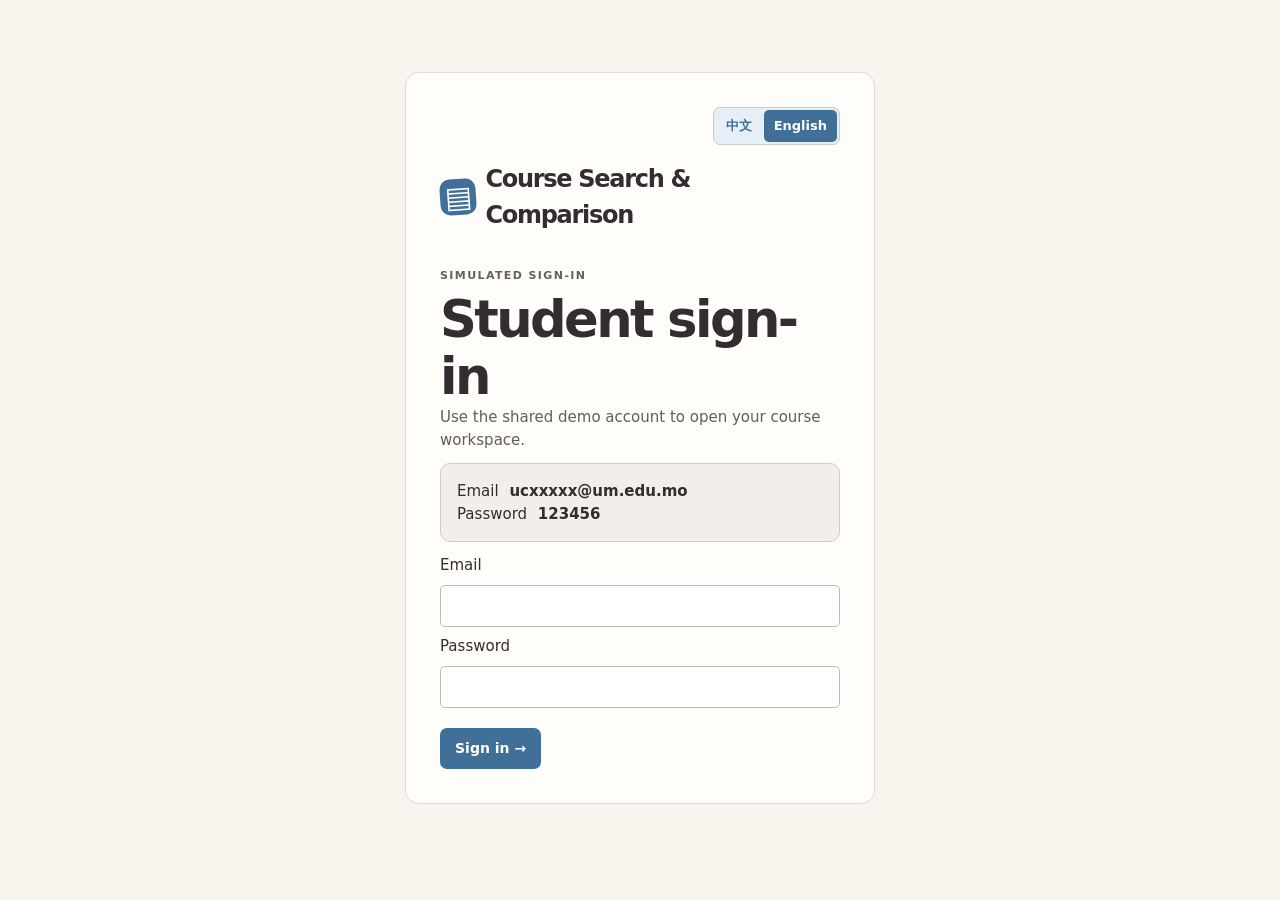
==== index.html @ c4d2261d "Promote approved blue theme and multicolor timetable to production" ====
<!doctype html><html lang="en"><head><meta charset="UTF-8"><meta name="viewport" content="width=device-width,initial-scale=1"><meta name="theme-color" content="#406f98"><title>Course Search &amp; Comparison | Course workspace</title>  <script type="module" crossorigin src="./assets/index-B05kQsO7.js"></script>
  <link rel="stylesheet" crossorigin href="./assets/index-BJZXkLce.css">
</head><body style="margin:0"><div id="root"></div></body></html>
---- assets/index-BJZXkLce.css ----
*{box-sizing:border-box}body{font:15px/1.5 Segoe UI,Arial,sans-serif;color:#322e2a;background:#faf6f2}button,input,select{font:inherit}button,select{cursor:pointer}button,a,input,select{outline-offset:4px}button{color:inherit;border:0;background:transparent;font-weight:600}a,.link{color:#534f4b;font-weight:650}.link{padding:8px 0}.bar,main{max-width:1250px;margin:auto;padding:0 44px}header{background:#fff;border-bottom:1px solid #dedad6}.bar,.brand,.user,nav,.cardTop,.actions,.resultHead,.title,.context,.panelHead,.shortlist li,footer{display:flex;align-items:center;justify-content:space-between;gap:12px}.bar{height:76px}.brand{font-size:24px;letter-spacing:-1.3px;font-weight:750;gap:10px}.brand i,.user i{display:grid;place-items:center;font-style:normal}.brand i{width:36px;height:36px;background:#4b4743;color:#fff9dc;border-radius:10px;font-size:29px;line-height:1;transform:rotate(-4deg)}nav{height:100%;gap:24px;margin-right:auto;margin-left:38px}nav button{height:100%;border-bottom:3px solid transparent;color:#696561}nav .here{border-color:#5b5753;color:#403c38}.user{font-size:13px}.user i{background:#ebe7e3;border:1px solid #d4d0cc;width:34px;height:34px;border-radius:50%;font-weight:700}.context{margin:25px 0 32px;color:#706c68;font-size:13px}select{padding:8px;border:1px solid #d3cfcb;border-radius:6px;background:#fff;color:#393531;max-width:100%}.context select{margin-left:6px}.title{justify-content:flex-start;align-items:flex-end;gap:18px}.title .tag{margin-bottom:8px}small{display:block;color:#65615d;font-size:11px;letter-spacing:1.4px;font-weight:750}.tag,.code,em{display:inline-block;font-style:normal;font-size:12px;font-weight:650;border-radius:5px;letter-spacing:.3px}.tag{padding:4px 9px;border:1px solid #d8d4d0;background:#f3efeb;color:#534f4b}.code{background:#f1ede9;color:#4c4844;padding:3px 8px;font-family:Consolas,monospace;font-size:13px}h1,h2,h3,p{margin:0}h1{font-size:clamp(36px,4vw,53px);letter-spacing:-2.6px;line-height:1.13;margin-top:6px;font-weight:640}h2{font-size:22px;letter-spacing:-.7px;line-height:1.25}h3{font-size:18px;line-height:1.35;margin:5px 0 10px}p{color:#625e5a}.intro{margin:12px 0 23px}.findLayout,.scheduleLayout{display:grid;gap:26px;grid-template-columns:minmax(0,1fr) 284px;align-items:start}.rail,.card,.panel,.tray,.compareScroll{border:1px solid #dfdbd7;border-radius:14px;background:#fff}.rail{margin-top:57px;padding:23px;background:#f4f0ec}.rail h2{margin:7px 0 12px}.rail p{margin-bottom:20px}.rail .primary{width:100%;display:flex;justify-content:space-between}.rail .subtle{font-size:12px;margin:12px 0 0}.railArt{height:78px;position:relative;overflow:hidden}.sheet{position:absolute;left:12px;top:8px;width:55px;height:55px;border:1.6px solid #686460;border-radius:7px;background:#dad6d2;transform:rotate(-12deg)}.sheet.front{left:29px;top:13px;background:#fefaf6;transform:rotate(8deg);padding:10px}.sheet i{display:block;height:3px;margin:5px 0;background:#9b9793}.sheet i:last-child{width:55%}.search{display:flex;align-items:center;gap:12px;border:1.5px solid #b1ada9;border-radius:10px;padding:10px 15px;background:#fff;height:53px}.search span{font-size:27px}.search input{border:none;width:100%;outline:none;color:#393531}.search:focus-within{outline:2px solid #736f6b}.resultHead{margin:26px 0 13px}.resultHead h2{font-size:18px}.resultHead span,.muted,.subtle{font-size:13px;color:#706c68}em{padding:1px 7px;background:#eeeae6;margin-left:4px}.card{padding:20px 23px;margin-bottom:12px}.card h2{margin:9px 0 6px}.summary{display:-webkit-box;-webkit-line-clamp:2;-webkit-box-orient:vertical;overflow:hidden}.actions{margin-top:17px}.outline,.saved,.primary,.mode button{border-radius:7px;padding:8px 13px;font-size:14px}.outline,.saved{border:1px solid #c9c5c1;background:#fff}.primary,.saved{background:#4a4642;color:#fff}.primary:hover,.saved:hover{background:#37332f}.outline:hover,.link:hover{background:#f6f2ee}.primary{padding:10px 15px}.details{margin-top:16px;padding-top:18px;border-top:1px solid #dfdbd7}.details p,.sectionItem p{margin:6px 0}.details small,.tray small,table small{letter-spacing:.4px}dl{display:grid;grid-template-columns:repeat(3,1fr);gap:12px}dt{color:#736f6b;font-size:12px}dd{margin:2px 0}.sectionItem{border:1px solid #dfdbd7;border-radius:9px;background:#fffbf7;padding:13px;margin-top:12px}.meetings{padding:0;list-style:none;font-size:13px}.meetings li{margin:4px 0}.meetings b{color:#524e4a}hr{border:0;border-top:1px solid #dedad6;margin:18px 0}.shortlist{padding:0;list-style:none}.shortlist li{border-bottom:1px solid #d7d3cf;padding:6px 0}.mode{display:flex;gap:3px;background:#ece8e4;padding:4px;border-radius:9px;width:fit-content;margin:22px 0}.mode .active{background:#fff;box-shadow:0 1px 3px #20473222}.compareScroll,.calendarScroll{overflow-x:auto}.compareScroll{margin:15px 0 22px}table{border-collapse:collapse;width:100%}th,td{text-align:left;vertical-align:top;padding:17px;min-width:220px;border:1px solid #e4e0dc}th:first-child{min-width:150px;background:#f7f3ef}table small{margin-top:6px}th h3{margin:10px 0}.calendar,.tray{padding:18px}.panelHead{margin-bottom:12px}.legend{display:flex;flex-wrap:wrap;gap:14px;font-size:12px;margin-bottom:14px}.legend span:nth-child(2){color:#216378}.legend span:nth-child(3){color:#a52b33}.grid{min-width:490px;display:grid;grid-template-columns:46px repeat(5,minmax(0,1fr));font-size:12px}.grid>strong{text-align:center;color:#686460;padding:7px 0}.day,.axis{position:relative;height:calc(var(--hours)*62px)}.day{border-left:1px solid #e2deda;background:repeating-linear-gradient(to bottom,#e5e1dd 0 1px,transparent 1px 62px)}.axis span{height:62px;display:block;font-size:11px}.block{position:absolute;left:2%;width:96%;border-radius:5px;padding:2px 4px;display:flex;flex-direction:column;line-height:1.2;font-size:10px;overflow:hidden;animation:appear .2s ease-out}.block b,.block span{position:relative}.existing{background:#e5e1dd;border-left:3px solid #797571}.added{background:#e4e0dc;border-left:3px solid #635f5b}.preview{color:#174e61;background:#dfedf2;border:1px dashed #357c8f}.split{width:48%}.right{left:51%}.redZone{position:absolute;left:0;right:0;background:repeating-linear-gradient(135deg,#f9c2c1 0 4px,#f9d4ce 4px 8px)}.coursePick{display:flex;align-items:center;gap:9px;margin:0 0 15px}.coursePick select{min-width:0}.scheduleLayout{grid-template-columns:minmax(0,1fr) 310px}.tray>p{font-size:13px;margin:8px 0}.tray h2{margin-top:6px}.selected{border-color:#817d79}.feedback,.note{background:#f2eeea;border:1px solid #cfcbc7;padding:16px;border-radius:10px;margin:12px 0;animation:appear .2s}.feedback p{margin:6px 0 12px}.warning{background:#fff4ef;border-color:#e9b8aa}.warning h3{color:#963536}.empty{padding:24px}.empty p{margin:8px 0 16px}footer{padding:25px 0;border-top:1px solid #dfdbd7;margin-top:35px;color:#75716d;font-size:13px}.login{max-width:470px;padding:34px;margin:8vh auto;background:#fff;border:1px solid #dfdbd7;border-radius:14px}.login .brand{justify-content:flex-start;margin-bottom:35px}.login label,.login input{display:block;width:100%;margin:8px 0}.login input{padding:9px;border:1px solid #bebab6;border-radius:5px}.login .primary{margin-top:12px}.note b{padding-left:6px}@keyframes appear{0%{opacity:.35;transform:translateY(2px)}to{opacity:1;transform:none}}@media(prefers-reduced-motion:reduce){*,*:before,*:after{animation:none!important;transition:none!important;scroll-behavior:auto!important}}@media(max-width:800px){.bar,main{padding-left:17px;padding-right:17px}.bar{flex-wrap:wrap;height:auto;padding-top:10px;gap:5px}.brand{font-size:21px}nav{order:3;width:100%;margin:0;justify-content:flex-start;gap:14px}nav button{padding:10px 0}.user span{display:none}.context{margin:15px 0 19px}.context>span{display:none}.context{justify-content:flex-end}.findLayout,.scheduleLayout{display:flex;flex-direction:column;gap:14px}.findLayout>*,.scheduleLayout>*{width:100%;min-width:0}.rail{margin:0}.intro{margin:9px 0 15px}.card{padding:16px}.resultHead{margin-top:18px}.resultHead span{font-size:11px}.tray{order:-1}.tray .sectionItem{margin-top:8px}.calendar{padding:12px;scroll-margin-top:12px}.grid{min-width:0;grid-template-columns:35px repeat(5,minmax(0,1fr))}.block{overflow-wrap:anywhere;font-size:9px}.split{width:48%;padding:1px}.calendar .legend{gap:8px}.coursePick{align-items:flex-start}.coursePick select{width:85%}th,td{min-width:190px;padding:12px}th:first-child{min-width:100px}dl{grid-template-columns:1fr 1fr}.title .tag{white-space:nowrap}.title{gap:9px}.login{margin:18px}.railArt{display:none}}.studyPlan{border-top:1px solid #d4d0cc;margin-top:16px;padding-top:12px}.studyPlan summary{font-weight:650;cursor:pointer}.studyPlan p{margin:10px 0}.studyPlan ul{font-size:13px;padding-left:17px}.studyPlan li+li{margin-top:5px}@media(max-width:900px){.user span{display:none}.brand{font-size:19px}.bar nav{margin-left:0}}.filters{display:flex;flex-wrap:wrap;gap:6px;margin-top:12px}.filters button{border:1px solid #d5d1cd;border-radius:20px;padding:5px 12px;font-size:13px;background:#fff}.filters button[aria-pressed=true]{background:#4a4642;color:#fff;border-color:#4a4642}.offeringNote{white-space:pre-line;font-size:13px}.scrollHint{display:none}@media(max-width:800px){.search input,.login input,select{font-size:16px}.outline,.link,.mode button,.filters button,.coursePick select,.primary{min-height:44px}.scrollHint{display:block;font-size:12px;margin:4px 0 8px}.calendarScroll,.compareScroll{overscroll-behavior-x:contain}.grid{min-width:600px;grid-template-columns:44px repeat(5,minmax(0,1fr))}.block{font-size:11px}.axis{position:sticky;left:0;z-index:1;background:#fff}.feedback button{margin-top:4px}.user button{font-size:13px}.coursePick select{max-width:calc(100% - 58px)}}@media(max-width:400px){.bar .brand{font-size:17px;letter-spacing:-.7px}.user{gap:5px}.brand{gap:6px}.brand i{width:28px;height:28px}}.card .code,th .code{font-size:clamp(22px,2vw,28px);font-weight:750;line-height:1.2;background:transparent;padding:0;letter-spacing:-.04em}.card h2,th h3{font-size:18px;font-weight:600}.block .blockCode{font:750 14px/1.05 Consolas,monospace;letter-spacing:-.04em}.blockTitle{font-size:10px;overflow:hidden;text-overflow:ellipsis;white-space:nowrap}.split .blockTitle{display:none}button{transition:transform .16s cubic-bezier(.2,.8,.3,1),background-color .16s,box-shadow .16s}button:active{transform:scale(.95);box-shadow:inset 0 0 0 2px #46705c33}.go{flex:none;background:#4c4844;color:#fff;border-radius:8px;width:38px;height:36px;font-size:21px}.language{border:1px solid #cecac6;border-radius:7px;padding:5px 9px;font-size:13px}.login>.language{float:right}.dropBlocked{outline:2px solid #b03e3e}.dropReady{outline:2px solid #76726e}.dropMessage{padding:8px 12px;border-radius:8px;margin:8px 0;background:#f1ede9;font-weight:650}.dropBlocked .dropMessage{background:#fae1dc;color:#86272c}.dropBlocked .redZone{animation:conflictGlow .7s ease-out infinite alternate}@keyframes conflictGlow{0%{box-shadow:inset 0 0 0 1px #a42f37}to{box-shadow:inset 0 0 0 3px #ba494e}}@media(max-width:800px){.calendar .grid{min-width:665px}.bar .user{margin-left:auto}.user i{display:none}.card .code{font-size:23px}.card h2{font-size:17px}}.creditPanel{border:1px solid #d8d4d0;border-radius:12px;background:#fff;margin:18px 0;padding:15px 19px;display:grid;grid-template-columns:minmax(180px,1fr) minmax(180px,1fr);gap:5px 26px}.creditHead,.creditTotal{display:flex;gap:10px;align-items:baseline}.creditHead h2{font-size:19px}.creditHead span,.creditMeta,.creditRows small{color:#686460;font-size:13px;letter-spacing:0;font-weight:400}.creditTotal{justify-content:flex-end}.creditTotal b{font-size:21px;color:#4a4642}.creditPanel progress{width:100%;height:9px;border:0;border-radius:8px;background:#eae6e2;appearance:none;align-self:center}.creditPanel progress::-webkit-progress-bar{background:#eae6e2;border-radius:8px}.creditPanel progress::-webkit-progress-value{background:#625e5a;border-radius:8px}.creditPanel progress::-moz-progress-bar{background:#625e5a;border-radius:8px}.creditMeta{text-align:right}.creditPanel .studyPlan{grid-column:1/-1;margin:3px 0 0;padding-top:7px}.creditRows{display:grid;grid-template-columns:repeat(auto-fit,minmax(180px,1fr));gap:12px;margin-top:12px}.creditRows>div{display:grid;gap:4px;border:1px solid #e5e1dd;border-radius:8px;padding:10px}.exampleToggle{margin-bottom:14px}.exampleToggle label{cursor:pointer;font-weight:600}.exampleToggle small{letter-spacing:0}@media(max-width:650px){.creditPanel{grid-template-columns:1fr;gap:5px;padding:12px}.creditTotal{justify-content:flex-start}.creditMeta{text-align:left}.creditPanel .studyPlan{grid-column:1}.creditRows{grid-template-columns:1fr 1fr}}.language{display:inline-flex;align-items:center;background:#f4f0ec;padding:2px;gap:2px;white-space:nowrap}.language button{border:0;border-radius:5px;min-height:32px;padding:4px 10px;background:transparent}.language button[aria-pressed=true]{background:#4a4642;color:#fff}.login>.language{float:none;display:flex;width:fit-content;margin:0 0 16px auto}@media(max-width:800px){.language button{min-height:44px}.bar{display:grid;grid-template-columns:minmax(0,1fr) auto}.bar nav{grid-column:1/-1}.bar .brand{justify-content:flex-start}}.courseName{font:inherit;padding:0;text-align:start}.prereqPanel{background:#f6f2ee;border:1px solid #d8d4d0;border-radius:9px;padding:12px;margin:0 0 15px}.prereqPanel dl{display:block;margin:0}.prereqPanel dd{font-weight:700}.prereqPanel ul{list-style:none;padding:0;margin:6px 0 0}.prereqPanel li{display:flex;flex-wrap:wrap;align-items:baseline;justify-content:space-between;gap:3px 12px;padding:4px 0}.prereqPanel strong{font-size:13px}.termCredits{display:flex;flex-wrap:wrap;align-items:center;gap:7px 18px;padding:9px 14px;border:1px solid #d7d3cf;border-radius:8px;background:#f6f2ee}.termCredits span{font-size:13px;color:#5c5854}.scheduleLayout>*{min-width:0}.trayList{max-height:72vh;overflow-y:auto;padding:2px}.candidateCode{font:750 19px/1.25 Consolas,monospace;color:#4c4844}.tray .candidateTitle{font-weight:600;color:#3b3733}.touchHint{display:none}.termCredits{margin:8px 0 14px}@media(max-width:800px){.tray .deskHint{display:none}.tray .touchHint{display:block}.trayList{display:flex;gap:10px;overflow-x:auto;max-height:none;scroll-snap-type:x mandatory;padding:4px 3px 10px}.trayList .sectionItem{flex:0 0 min(85%,330px);min-width:0;scroll-snap-align:start;margin:0}.trayList .sectionItem .outline{width:100%}}.block[data-block=added],.block[data-block=existing]{cursor:pointer}.removeBlock{position:absolute;z-index:2;top:0;right:0;min-width:28px;min-height:28px;background:#fff;border:1px solid #b0aca8;border-radius:5px;line-height:1;font-size:20px;opacity:0;pointer-events:none}.block[data-editing=true] .removeBlock,.block:focus-within .removeBlock{opacity:1;pointer-events:auto}@media(hover:hover){.block:hover .removeBlock{opacity:1;pointer-events:auto}}@media(pointer:coarse){.removeBlock{min-height:42px;min-width:42px}}.creditPanel .officialPlan{grid-column:1/-1;justify-self:start;padding:4px 0;font-size:14px}.topAlert{position:fixed;z-index:20;inset:max(8px,env(safe-area-inset-top)) 12px auto;margin:auto;width:fit-content;max-width:min(680px,calc(100% - 24px));box-sizing:border-box;background:#fff1ef;color:#862322;border:1px solid #ce625c;border-left:5px solid #b52929;border-radius:10px;padding:11px 14px;box-shadow:0 4px 14px #51232320;display:flex;align-items:flex-start;gap:12px;pointer-events:none}.topAlert p{margin:3px 0 0;color:#832c29}.topAlert button{pointer-events:auto;min-width:36px;min-height:36px;font-size:20px}.topAlert{position:sticky;top:0;max-height:35vh;overflow:auto}.returnTarget{outline:2px dashed #696561;background:#f9f5f1}.blockTools{display:flex;align-items:center;justify-content:space-between;gap:8px;padding:8px;background:#f4f0ec;border-radius:7px;margin:6px 0}@media(min-width:801px){.topAlert{position:fixed;top:8px}}.alternativeActions{display:flex;flex-wrap:wrap;gap:8px;margin-top:8px}.topAlert .alternativeActions button{font-size:14px;min-height:44px}.tray .empty{padding:14px;margin:12px 0}.empty+.calendar{margin-top:16px}:root{--paper:#f8f5ef;--surface:#fffdf9;--ink:#332c30;--muted:#645c60;--accent:#406f98;--accent-hover:#325d83;--accent-wash:#e7eff6;--rule:#d9d1c8;--success:#285e49;--success-wash:#eaf3ec;--warning:#775018;--warning-wash:#fff2d9;--conflict:#9b2737;--alert-wash:#fff0ed}body{background:var(--paper);color:var(--ink);font-family:system-ui,-apple-system,Segoe UI,PingFang SC,Microsoft YaHei,sans-serif}header,.card,.calendar,.compareScroll,.tray,.login,.creditPanel{background:var(--surface)}a,.link,nav .here,.courseName:hover{color:var(--accent)}nav .here{border-color:var(--accent)}.primary,.go,.brand i,.filters button[aria-pressed=true],.language button[aria-pressed=true]{background:var(--accent);color:#fff}.primary:hover,.go:hover{background:var(--accent-hover)}.saved,.selected,.language,.mode{background:var(--accent-wash);color:var(--accent)}.saved,.selected{border-color:var(--accent)}.saved:hover{background:#d9e6f1;color:var(--accent-hover)}:focus-visible{outline:2px solid var(--accent)}.search:focus-within{outline-color:var(--accent)}.creditPanel progress::-webkit-progress-value{background:var(--accent)}.creditPanel progress::-moz-progress-bar{background:var(--accent)}.creditTotal b{color:var(--accent)}.rail{background:#f1ebe2}.railArt{display:none}[data-tone=sky]{--course-ink:#42718d;--course-fill:#d5e8f4}[data-tone=mint]{--course-ink:#467555;--course-fill:#d0e7d5}[data-tone=lilac]{--course-ink:#87588e;--course-fill:#eed9f1}[data-tone=sand]{--course-ink:#89703b;--course-fill:#f5e4b5}[data-tone=slate]{--course-ink:#516577;--course-fill:#d5dde4}[data-tone=lime]{--course-ink:#63782d;--course-fill:#e1eebd}[data-tone=teal]{--course-ink:#356766;--course-fill:#dceceb}[data-tone=apricot]{--course-ink:#89502e;--course-fill:#f6e1d0}[data-tone=lavender]{--course-ink:#665484;--course-fill:#e9e2f1}[data-tone=olive]{--course-ink:#596030;--course-fill:#e6ead4}[data-tone=rose]{--course-ink:#854e64;--course-fill:#f2e1e7}[data-tone=ochre]{--course-ink:#775d2d;--course-fill:#f0e7cf}[data-tone] .code,.candidateCode,.blockCode{color:#29394a}.tray article{border-inline-start:4px solid var(--course-ink)}.block.added,.block.existing,.block.preview{border:1px solid var(--course-ink);border-inline-start-width:4px;color:var(--ink);background:var(--course-fill)}.block.existing{border-inline-start-style:double}.block.preview{border:2px dashed var(--course-ink);background:color-mix(in srgb,var(--course-fill) 55%,white)}.legend span:nth-child(2){color:var(--muted)}.legend span:nth-child(3){color:var(--conflict)}.redZone{background:repeating-linear-gradient(135deg,#eeb0ae 0 3px,#ffdbd4 3px 7px)}.dropBlocked .redZone{animation-iteration-count:1}.feedback[role=status],.dropReady .dropMessage{background:var(--success-wash);color:var(--success)}.dropReady,.returnTarget{outline-color:var(--accent)}.topAlert.conflictAlert,.feedback.warning{background:var(--alert-wash);border-color:var(--conflict)}.topAlert.warningAlert{background:var(--warning-wash);border-color:var(--warning);color:var(--warning)}.warningAlert p{color:var(--warning)}
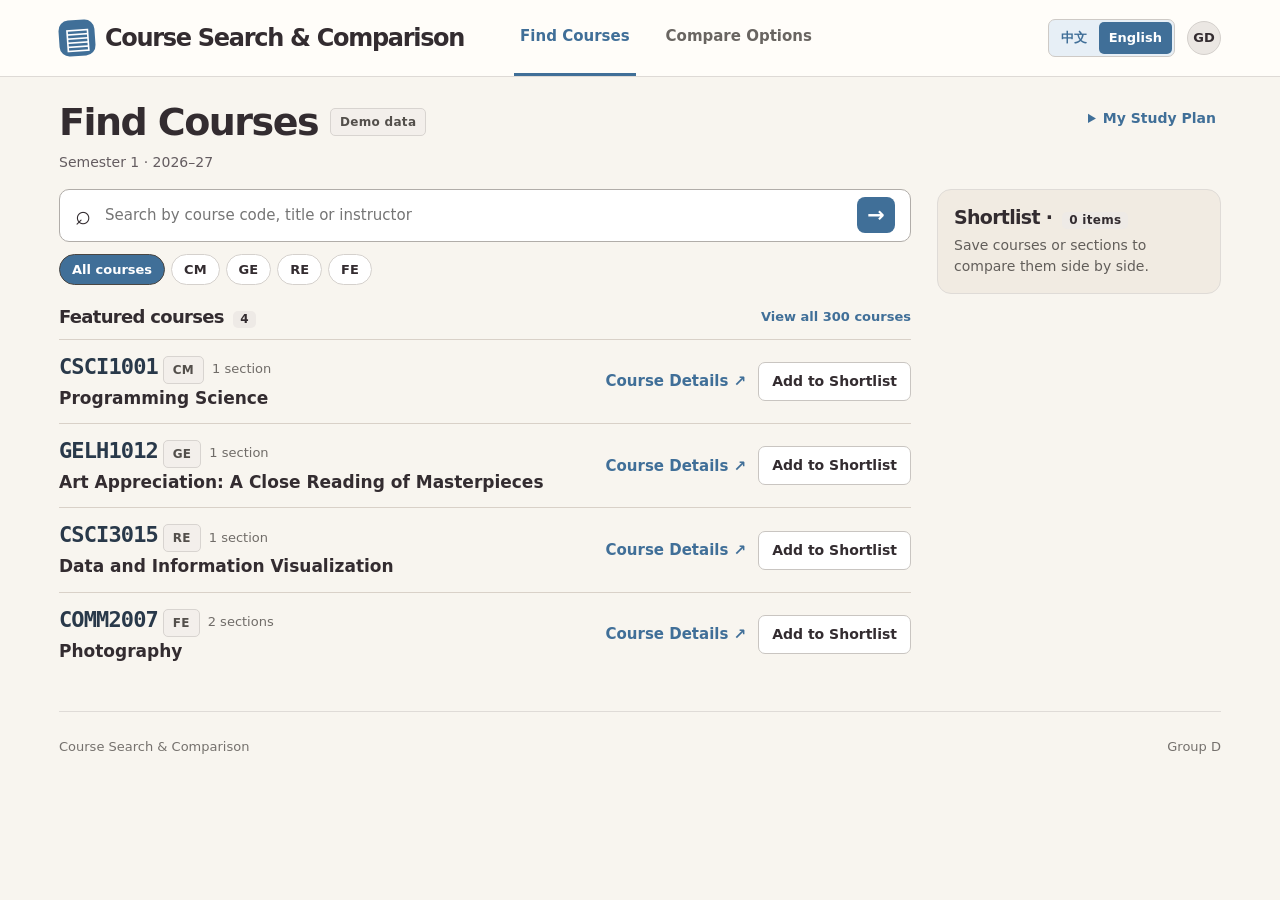
==== commit d750b207: "Open course finder directly and match CS code queries against canonical codes and aliases" ====
--- a/index.html
+++ b/index.html
@@ -1,4 +1,4 @@
-<!doctype html><html lang="en"><head><meta charset="UTF-8"><meta name="viewport" content="width=device-width,initial-scale=1"><meta name="theme-color" content="#406f98"><title>Course Search &amp; Comparison | Course workspace</title>  <script type="module" crossorigin src="./assets/index-B05kQsO7.js"></script>
-  <link rel="stylesheet" crossorigin href="./assets/index-BJZXkLce.css">
+<!doctype html><html lang="en"><head><meta charset="UTF-8"><meta name="viewport" content="width=device-width,initial-scale=1"><meta name="theme-color" content="#406f98"><title>Course Search &amp; Comparison | Course workspace</title>  <script type="module" crossorigin src="./assets/index-DSj07x4l.js"></script>
+  <link rel="stylesheet" crossorigin href="./assets/index-DzxUaMW-.css">
 </head><body style="margin:0"><div id="root"></div></body></html>
 
--- a/assets/index-DzxUaMW-.css
+++ b/assets/index-DzxUaMW-.css
@@ -0,0 +1 @@
+*{box-sizing:border-box}body{font:15px/1.5 Segoe UI,Arial,sans-serif;color:#322e2a;background:#faf6f2}button,input,select{font:inherit}button,select{cursor:pointer}button,a,input,select{outline-offset:4px}button{color:inherit;border:0;background:transparent;font-weight:600}a,.link{color:#534f4b;font-weight:650}.link{padding:8px 0}.bar,main{max-width:1250px;margin:auto;padding:0 44px}header{background:#fff;border-bottom:1px solid #dedad6}.bar,.brand,.user,nav,.cardTop,.actions,.resultHead,.title,.context,.panelHead,.shortlist li,footer{display:flex;align-items:center;justify-content:space-between;gap:12px}.bar{height:76px}.brand{font-size:24px;letter-spacing:-1.3px;font-weight:750;gap:10px}.brand i,.user i{display:grid;place-items:center;font-style:normal}.brand i{width:36px;height:36px;background:#4b4743;color:#fff9dc;border-radius:10px;font-size:29px;line-height:1;transform:rotate(-4deg)}nav{height:100%;gap:24px;margin-right:auto;margin-left:38px}nav button{height:100%;border-bottom:3px solid transparent;color:#696561}nav .here{border-color:#5b5753;color:#403c38}.user{font-size:13px}.user i{background:#ebe7e3;border:1px solid #d4d0cc;width:34px;height:34px;border-radius:50%;font-weight:700}.context{margin:25px 0 32px;color:#706c68;font-size:13px}select{padding:8px;border:1px solid #d3cfcb;border-radius:6px;background:#fff;color:#393531;max-width:100%}.context select{margin-left:6px}.title{justify-content:flex-start;align-items:flex-end;gap:18px}.title .tag{margin-bottom:8px}small{display:block;color:#65615d;font-size:11px;letter-spacing:1.4px;font-weight:750}.tag,.code,em{display:inline-block;font-style:normal;font-size:12px;font-weight:650;border-radius:5px;letter-spacing:.3px}.tag{padding:4px 9px;border:1px solid #d8d4d0;background:#f3efeb;color:#534f4b}.code{background:#f1ede9;color:#4c4844;padding:3px 8px;font-family:Consolas,monospace;font-size:13px}h1,h2,h3,p{margin:0}h1{font-size:clamp(36px,4vw,53px);letter-spacing:-2.6px;line-height:1.13;margin-top:6px;font-weight:640}h2{font-size:22px;letter-spacing:-.7px;line-height:1.25}h3{font-size:18px;line-height:1.35;margin:5px 0 10px}p{color:#625e5a}.intro{margin:12px 0 23px}.findLayout,.scheduleLayout{display:grid;gap:26px;grid-template-columns:minmax(0,1fr) 284px;align-items:start}.rail,.card,.panel,.tray,.compareScroll{border:1px solid #dfdbd7;border-radius:14px;background:#fff}.rail{margin-top:57px;padding:23px;background:#f4f0ec}.rail h2{margin:7px 0 12px}.rail p{margin-bottom:20px}.rail .primary{width:100%;display:flex;justify-content:space-between}.rail .subtle{font-size:12px;margin:12px 0 0}.railArt{height:78px;position:relative;overflow:hidden}.sheet{position:absolute;left:12px;top:8px;width:55px;height:55px;border:1.6px solid #686460;border-radius:7px;background:#dad6d2;transform:rotate(-12deg)}.sheet.front{left:29px;top:13px;background:#fefaf6;transform:rotate(8deg);padding:10px}.sheet i{display:block;height:3px;margin:5px 0;background:#9b9793}.sheet i:last-child{width:55%}.search{display:flex;align-items:center;gap:12px;border:1.5px solid #b1ada9;border-radius:10px;padding:10px 15px;background:#fff;height:53px}.search span{font-size:27px}.search input{border:none;width:100%;outline:none;color:#393531}.search:focus-within{outline:2px solid #736f6b}.resultHead{margin:26px 0 13px}.resultHead h2{font-size:18px}.resultHead span,.muted,.subtle{font-size:13px;color:#706c68}em{padding:1px 7px;background:#eeeae6;margin-left:4px}.card{padding:20px 23px;margin-bottom:12px}.card h2{margin:9px 0 6px}.summary{display:-webkit-box;-webkit-line-clamp:2;-webkit-box-orient:vertical;overflow:hidden}.actions{margin-top:17px}.outline,.saved,.primary,.mode button{border-radius:7px;padding:8px 13px;font-size:14px}.outline,.saved{border:1px solid #c9c5c1;background:#fff}.primary,.saved{background:#4a4642;color:#fff}.primary:hover,.saved:hover{background:#37332f}.outline:hover,.link:hover{background:#f6f2ee}.primary{padding:10px 15px}.details{margin-top:16px;padding-top:18px;border-top:1px solid #dfdbd7}.details p,.sectionItem p{margin:6px 0}.details small,.tray small,table small{letter-spacing:.4px}dl{display:grid;grid-template-columns:repeat(3,1fr);gap:12px}dt{color:#736f6b;font-size:12px}dd{margin:2px 0}.sectionItem{border:1px solid #dfdbd7;border-radius:9px;background:#fffbf7;padding:13px;margin-top:12px}.meetings{padding:0;list-style:none;font-size:13px}.meetings li{margin:4px 0}.meetings b{color:#524e4a}hr{border:0;border-top:1px solid #dedad6;margin:18px 0}.shortlist{padding:0;list-style:none}.shortlist li{border-bottom:1px solid #d7d3cf;padding:6px 0}.mode{display:flex;gap:3px;background:#ece8e4;padding:4px;border-radius:9px;width:fit-content;margin:22px 0}.mode .active{background:#fff;box-shadow:0 1px 3px #20473222}.compareScroll,.calendarScroll{overflow-x:auto}.compareScroll{margin:15px 0 22px}table{border-collapse:collapse;width:100%}th,td{text-align:left;vertical-align:top;padding:17px;min-width:220px;border:1px solid #e4e0dc}th:first-child{min-width:150px;background:#f7f3ef}table small{margin-top:6px}th h3{margin:10px 0}.calendar,.tray{padding:18px}.panelHead{margin-bottom:12px}.legend{display:flex;flex-wrap:wrap;gap:14px;font-size:12px;margin-bottom:14px}.legend span:nth-child(2){color:#216378}.legend span:nth-child(3){color:#a52b33}.grid{min-width:490px;display:grid;grid-template-columns:46px repeat(5,minmax(0,1fr));font-size:12px}.grid>strong{text-align:center;color:#686460;padding:7px 0}.day,.axis{position:relative;height:calc(var(--hours)*62px)}.day{border-left:1px solid #e2deda;background:repeating-linear-gradient(to bottom,#e5e1dd 0 1px,transparent 1px 62px)}.axis span{height:62px;display:block;font-size:11px}.block{position:absolute;left:2%;width:96%;border-radius:5px;padding:2px 4px;display:flex;flex-direction:column;line-height:1.2;font-size:10px;overflow:hidden;animation:appear .2s ease-out}.block b,.block span{position:relative}.existing{background:#e5e1dd;border-left:3px solid #797571}.added{background:#e4e0dc;border-left:3px solid #635f5b}.preview{color:#174e61;background:#dfedf2;border:1px dashed #357c8f}.split{width:48%}.right{left:51%}.redZone{position:absolute;left:0;right:0;background:repeating-linear-gradient(135deg,#f9c2c1 0 4px,#f9d4ce 4px 8px)}.coursePick{display:flex;align-items:center;gap:9px;margin:0 0 15px}.coursePick select{min-width:0}.scheduleLayout{grid-template-columns:minmax(0,1fr) 310px}.tray>p{font-size:13px;margin:8px 0}.tray h2{margin-top:6px}.selected{border-color:#817d79}.feedback,.note{background:#f2eeea;border:1px solid #cfcbc7;padding:16px;border-radius:10px;margin:12px 0;animation:appear .2s}.feedback p{margin:6px 0 12px}.warning{background:#fff4ef;border-color:#e9b8aa}.warning h3{color:#963536}.empty{padding:24px}.empty p{margin:8px 0 16px}footer{padding:25px 0;border-top:1px solid #dfdbd7;margin-top:35px;color:#75716d;font-size:13px}.login{max-width:470px;padding:34px;margin:8vh auto;background:#fff;border:1px solid #dfdbd7;border-radius:14px}.login .brand{justify-content:flex-start;margin-bottom:35px}.login label,.login input{display:block;width:100%;margin:8px 0}.login input{padding:9px;border:1px solid #bebab6;border-radius:5px}.login .primary{margin-top:12px}.note b{padding-left:6px}@keyframes appear{0%{opacity:.35;transform:translateY(2px)}to{opacity:1;transform:none}}@media(prefers-reduced-motion:reduce){*,*:before,*:after{animation:none!important;transition:none!important;scroll-behavior:auto!important}}@media(max-width:800px){.bar,main{padding-left:17px;padding-right:17px}.bar{flex-wrap:wrap;height:auto;padding-top:10px;gap:5px}.brand{font-size:21px}nav{order:3;width:100%;margin:0;justify-content:flex-start;gap:14px}nav button{padding:10px 0}.user span{display:none}.context{margin:15px 0 19px}.context>span{display:none}.context{justify-content:flex-end}.findLayout,.scheduleLayout{display:flex;flex-direction:column;gap:14px}.findLayout>*,.scheduleLayout>*{width:100%;min-width:0}.rail{margin:0}.intro{margin:9px 0 15px}.card{padding:16px}.resultHead{margin-top:18px}.resultHead span{font-size:11px}.tray{order:-1}.tray .sectionItem{margin-top:8px}.calendar{padding:12px;scroll-margin-top:12px}.grid{min-width:0;grid-template-columns:35px repeat(5,minmax(0,1fr))}.block{overflow-wrap:anywhere;font-size:9px}.split{width:48%;padding:1px}.calendar .legend{gap:8px}.coursePick{align-items:flex-start}.coursePick select{width:85%}th,td{min-width:190px;padding:12px}th:first-child{min-width:100px}dl{grid-template-columns:1fr 1fr}.title .tag{white-space:nowrap}.title{gap:9px}.login{margin:18px}.railArt{display:none}}.studyPlan{border-top:1px solid #d4d0cc;margin-top:16px;padding-top:12px}.studyPlan summary{font-weight:650;cursor:pointer}.studyPlan p{margin:10px 0}.studyPlan ul{font-size:13px;padding-left:17px}.studyPlan li+li{margin-top:5px}@media(max-width:900px){.user span{display:none}.brand{font-size:19px}.bar nav{margin-left:0}}.filters{display:flex;flex-wrap:wrap;gap:6px;margin-top:12px}.filters button{border:1px solid #d5d1cd;border-radius:20px;padding:5px 12px;font-size:13px;background:#fff}.filters button[aria-pressed=true]{background:#4a4642;color:#fff;border-color:#4a4642}.offeringNote{white-space:pre-line;font-size:13px}.scrollHint{display:none}@media(max-width:800px){.search input,.login input,select{font-size:16px}.outline,.link,.mode button,.filters button,.coursePick select,.primary{min-height:44px}.scrollHint{display:block;font-size:12px;margin:4px 0 8px}.calendarScroll,.compareScroll{overscroll-behavior-x:contain}.grid{min-width:600px;grid-template-columns:44px repeat(5,minmax(0,1fr))}.block{font-size:11px}.axis{position:sticky;left:0;z-index:1;background:#fff}.feedback button{margin-top:4px}.user button{font-size:13px}.coursePick select{max-width:calc(100% - 58px)}}@media(max-width:400px){.bar .brand{font-size:17px;letter-spacing:-.7px}.user{gap:5px}.brand{gap:6px}.brand i{width:28px;height:28px}}.card .code,th .code{font-size:clamp(22px,2vw,28px);font-weight:750;line-height:1.2;background:transparent;padding:0;letter-spacing:-.04em}.card h2,th h3{font-size:18px;font-weight:600}.block .blockCode{font:750 14px/1.05 Consolas,monospace;letter-spacing:-.04em}.blockTitle{font-size:10px;overflow:hidden;text-overflow:ellipsis;white-space:nowrap}.split .blockTitle{display:none}button{transition:transform .16s cubic-bezier(.2,.8,.3,1),background-color .16s,box-shadow .16s}button:active{transform:scale(.95);box-shadow:inset 0 0 0 2px #46705c33}.go{flex:none;background:#4c4844;color:#fff;border-radius:8px;width:38px;height:36px;font-size:21px}.language{border:1px solid #cecac6;border-radius:7px;padding:5px 9px;font-size:13px}.login>.language{float:right}.dropBlocked{outline:2px solid #b03e3e}.dropReady{outline:2px solid #76726e}.dropMessage{padding:8px 12px;border-radius:8px;margin:8px 0;background:#f1ede9;font-weight:650}.dropBlocked .dropMessage{background:#fae1dc;color:#86272c}.dropBlocked .redZone{animation:conflictGlow .7s ease-out infinite alternate}@keyframes conflictGlow{0%{box-shadow:inset 0 0 0 1px #a42f37}to{box-shadow:inset 0 0 0 3px #ba494e}}@media(max-width:800px){.calendar .grid{min-width:665px}.bar .user{margin-left:auto}.user i{display:none}.card .code{font-size:23px}.card h2{font-size:17px}}.creditPanel{border:1px solid #d8d4d0;border-radius:12px;background:#fff;margin:18px 0;padding:15px 19px;display:grid;grid-template-columns:minmax(180px,1fr) minmax(180px,1fr);gap:5px 26px}.creditHead,.creditTotal{display:flex;gap:10px;align-items:baseline}.creditHead h2{font-size:19px}.creditHead span,.creditMeta,.creditRows small{color:#686460;font-size:13px;letter-spacing:0;font-weight:400}.creditTotal{justify-content:flex-end}.creditTotal b{font-size:21px;color:#4a4642}.creditPanel progress{width:100%;height:9px;border:0;border-radius:8px;background:#eae6e2;appearance:none;align-self:center}.creditPanel progress::-webkit-progress-bar{background:#eae6e2;border-radius:8px}.creditPanel progress::-webkit-progress-value{background:#625e5a;border-radius:8px}.creditPanel progress::-moz-progress-bar{background:#625e5a;border-radius:8px}.creditMeta{text-align:right}.creditPanel .studyPlan{grid-column:1/-1;margin:3px 0 0;padding-top:7px}.creditRows{display:grid;grid-template-columns:repeat(auto-fit,minmax(180px,1fr));gap:12px;margin-top:12px}.creditRows>div{display:grid;gap:4px;border:1px solid #e5e1dd;border-radius:8px;padding:10px}.exampleToggle{margin-bottom:14px}.exampleToggle label{cursor:pointer;font-weight:600}.exampleToggle small{letter-spacing:0}@media(max-width:650px){.creditPanel{grid-template-columns:1fr;gap:5px;padding:12px}.creditTotal{justify-content:flex-start}.creditMeta{text-align:left}.creditPanel .studyPlan{grid-column:1}.creditRows{grid-template-columns:1fr 1fr}}.language{display:inline-flex;align-items:center;background:#f4f0ec;padding:2px;gap:2px;white-space:nowrap}.language button{border:0;border-radius:5px;min-height:32px;padding:4px 10px;background:transparent}.language button[aria-pressed=true]{background:#4a4642;color:#fff}.login>.language{float:none;display:flex;width:fit-content;margin:0 0 16px auto}@media(max-width:800px){.language button{min-height:44px}.bar{display:grid;grid-template-columns:minmax(0,1fr) auto}.bar nav{grid-column:1/-1}.bar .brand{justify-content:flex-start}}.courseName{font:inherit;padding:0;text-align:start}.prereqPanel{background:#f6f2ee;border:1px solid #d8d4d0;border-radius:9px;padding:12px;margin:0 0 15px}.prereqPanel dl{display:block;margin:0}.prereqPanel dd{font-weight:700}.prereqPanel ul{list-style:none;padding:0;margin:6px 0 0}.prereqPanel li{display:flex;flex-wrap:wrap;align-items:baseline;justify-content:space-between;gap:3px 12px;padding:4px 0}.prereqPanel strong{font-size:13px}.termCredits{display:flex;flex-wrap:wrap;align-items:center;gap:7px 18px;padding:9px 14px;border:1px solid #d7d3cf;border-radius:8px;background:#f6f2ee}.termCredits span{font-size:13px;color:#5c5854}.scheduleLayout>*{min-width:0}.trayList{max-height:72vh;overflow-y:auto;padding:2px}.candidateCode{font:750 19px/1.25 Consolas,monospace;color:#4c4844}.tray .candidateTitle{font-weight:600;color:#3b3733}.touchHint{display:none}.termCredits{margin:8px 0 14px}@media(max-width:800px){.tray .deskHint{display:none}.tray .touchHint{display:block}.trayList{display:flex;gap:10px;overflow-x:auto;max-height:none;scroll-snap-type:x mandatory;padding:4px 3px 10px}.trayList .sectionItem{flex:0 0 min(85%,330px);min-width:0;scroll-snap-align:start;margin:0}.trayList .sectionItem .outline{width:100%}}.block[data-block=added],.block[data-block=existing]{cursor:pointer}.removeBlock{position:absolute;z-index:2;top:0;right:0;min-width:28px;min-height:28px;background:#fff;border:1px solid #b0aca8;border-radius:5px;line-height:1;font-size:20px;opacity:0;pointer-events:none}.block[data-editing=true] .removeBlock,.block:focus-within .removeBlock{opacity:1;pointer-events:auto}@media(hover:hover){.block:hover .removeBlock{opacity:1;pointer-events:auto}}@media(pointer:coarse){.removeBlock{min-height:42px;min-width:42px}}.creditPanel .officialPlan{grid-column:1/-1;justify-self:start;padding:4px 0;font-size:14px}.topAlert{position:fixed;z-index:20;inset:max(8px,env(safe-area-inset-top)) 12px auto;margin:auto;width:fit-content;max-width:min(680px,calc(100% - 24px));box-sizing:border-box;background:#fff1ef;color:#862322;border:1px solid #ce625c;border-left:5px solid #b52929;border-radius:10px;padding:11px 14px;box-shadow:0 4px 14px #51232320;display:flex;align-items:flex-start;gap:12px;pointer-events:none}.topAlert p{margin:3px 0 0;color:#832c29}.topAlert button{pointer-events:auto;min-width:36px;min-height:36px;font-size:20px}.topAlert{position:sticky;top:0;max-height:35vh;overflow:auto}.returnTarget{outline:2px dashed #696561;background:#f9f5f1}.blockTools{display:flex;align-items:center;justify-content:space-between;gap:8px;padding:8px;background:#f4f0ec;border-radius:7px;margin:6px 0}@media(min-width:801px){.topAlert{position:fixed;top:8px}}.alternativeActions{display:flex;flex-wrap:wrap;gap:8px;margin-top:8px}.topAlert .alternativeActions button{font-size:14px;min-height:44px}.tray .empty{padding:14px;margin:12px 0}.empty+.calendar{margin-top:16px}:root{--paper:#f8f5ef;--surface:#fffdf9;--ink:#332c30;--muted:#645c60;--accent:#406f98;--accent-hover:#325d83;--accent-wash:#e7eff6;--rule:#d9d1c8;--success:#285e49;--success-wash:#eaf3ec;--warning:#775018;--warning-wash:#fff2d9;--conflict:#9b2737;--alert-wash:#fff0ed}body{background:var(--paper);color:var(--ink);font-family:system-ui,-apple-system,Segoe UI,PingFang SC,Microsoft YaHei,sans-serif}header,.card,.calendar,.compareScroll,.tray,.login,.creditPanel{background:var(--surface)}a,.link,nav .here,.courseName:hover{color:var(--accent)}nav .here{border-color:var(--accent)}.primary,.go,.brand i,.filters button[aria-pressed=true],.language button[aria-pressed=true]{background:var(--accent);color:#fff}.primary:hover,.go:hover{background:var(--accent-hover)}.saved,.selected,.language,.mode{background:var(--accent-wash);color:var(--accent)}.saved,.selected{border-color:var(--accent)}.saved:hover{background:#d9e6f1;color:var(--accent-hover)}:focus-visible{outline:2px solid var(--accent)}.search:focus-within{outline-color:var(--accent)}.creditPanel progress::-webkit-progress-value{background:var(--accent)}.creditPanel progress::-moz-progress-bar{background:var(--accent)}.creditTotal b{color:var(--accent)}.rail{background:#f1ebe2}.railArt{display:none}[data-tone=sky]{--course-ink:#42718d;--course-fill:#d5e8f4}[data-tone=mint]{--course-ink:#467555;--course-fill:#d0e7d5}[data-tone=lilac]{--course-ink:#87588e;--course-fill:#eed9f1}[data-tone=sand]{--course-ink:#89703b;--course-fill:#f5e4b5}[data-tone=slate]{--course-ink:#516577;--course-fill:#d5dde4}[data-tone=lime]{--course-ink:#63782d;--course-fill:#e1eebd}[data-tone=teal]{--course-ink:#356766;--course-fill:#dceceb}[data-tone=apricot]{--course-ink:#89502e;--course-fill:#f6e1d0}[data-tone=lavender]{--course-ink:#665484;--course-fill:#e9e2f1}[data-tone=olive]{--course-ink:#596030;--course-fill:#e6ead4}[data-tone=rose]{--course-ink:#854e64;--course-fill:#f2e1e7}[data-tone=ochre]{--course-ink:#775d2d;--course-fill:#f0e7cf}[data-tone] .code,.candidateCode,.blockCode{color:#29394a}.tray article{border-inline-start:4px solid var(--course-ink)}.block.added,.block.existing,.block.preview{border:1px solid var(--course-ink);border-inline-start-width:4px;color:var(--ink);background:var(--course-fill)}.block.existing{border-inline-start-style:double}.block.preview{border:2px dashed var(--course-ink);background:color-mix(in srgb,var(--course-fill) 55%,white)}.legend span:nth-child(2){color:var(--muted)}.legend span:nth-child(3){color:var(--conflict)}.redZone{background:repeating-linear-gradient(135deg,#eeb0ae 0 3px,#ffdbd4 3px 7px)}.dropBlocked .redZone{animation-iteration-count:1}.feedback[role=status],.dropReady .dropMessage{background:var(--success-wash);color:var(--success)}.dropReady,.returnTarget{outline-color:var(--accent)}.topAlert.conflictAlert,.feedback.warning{background:var(--alert-wash);border-color:var(--conflict)}.topAlert.warningAlert{background:var(--warning-wash);border-color:var(--warning);color:var(--warning)}.warningAlert p{color:var(--warning)}.discovery{position:relative;padding-top:24px}.discoveryTitle,.discoveryMeta{display:flex;align-items:center;gap:12px;flex-wrap:wrap}.discoveryTitle h1{font-size:clamp(28px,3vw,38px);margin:0;letter-spacing:-.04em}.discoveryMeta{margin:8px 0 16px;font-size:14px;color:var(--muted)}.discoveryMeta select{margin-inline-start:5px;padding:4px 7px}.planEntry>summary{position:absolute;right:44px;top:26px;cursor:pointer;color:var(--accent);font-weight:600;font-size:14px;padding:5px}.planEntry>summary:focus-visible{outline:2px solid var(--accent)}.discovery .rail{margin:0;padding:16px}.discovery .rail h2{font-size:19px;margin:0 0 5px}.discovery .rail p{margin:0;font-size:14px}.discovery .card{display:grid;grid-template-columns:minmax(0,1fr) auto;align-items:center;gap:4px 12px;background:transparent;border:0;border-top:1px solid var(--rule);border-radius:0;margin:0;padding:14px 0}.discovery .cardTop{justify-content:flex-start;gap:8px}.discovery .cardTop .muted{font-size:13px}.discovery .card h2{grid-area:2/1;margin:0;font-size:17px;overflow-wrap:anywhere}.discovery .card .code{font-size:22px}.discovery .actions{grid-column:2;grid-row:1/3;margin:0;gap:12px}.discovery .details{grid-column:1/-1}.discovery .resultHead{margin:14px 0 4px}@media(max-width:1000px){.discovery .actions{grid-column:1/-1;grid-row:auto;justify-content:flex-start}.discovery .card{grid-template-columns:1fr}}@media(max-width:800px){.discovery{padding-top:14px}.planEntry>summary{top:16px;right:17px}.discoveryTitle{padding-right:115px;gap:6px}.discoveryTitle .tag{font-size:11px}.discoveryMeta{gap:6px 12px;margin:8px 0 12px}.discovery .actions{justify-content:space-between}.discovery .card{padding:10px 0;gap:2px}.discovery .rail{order:1}.discovery .filters{gap:4px}.discovery .filters button{min-height:36px}.discovery .details{min-width:0}}
